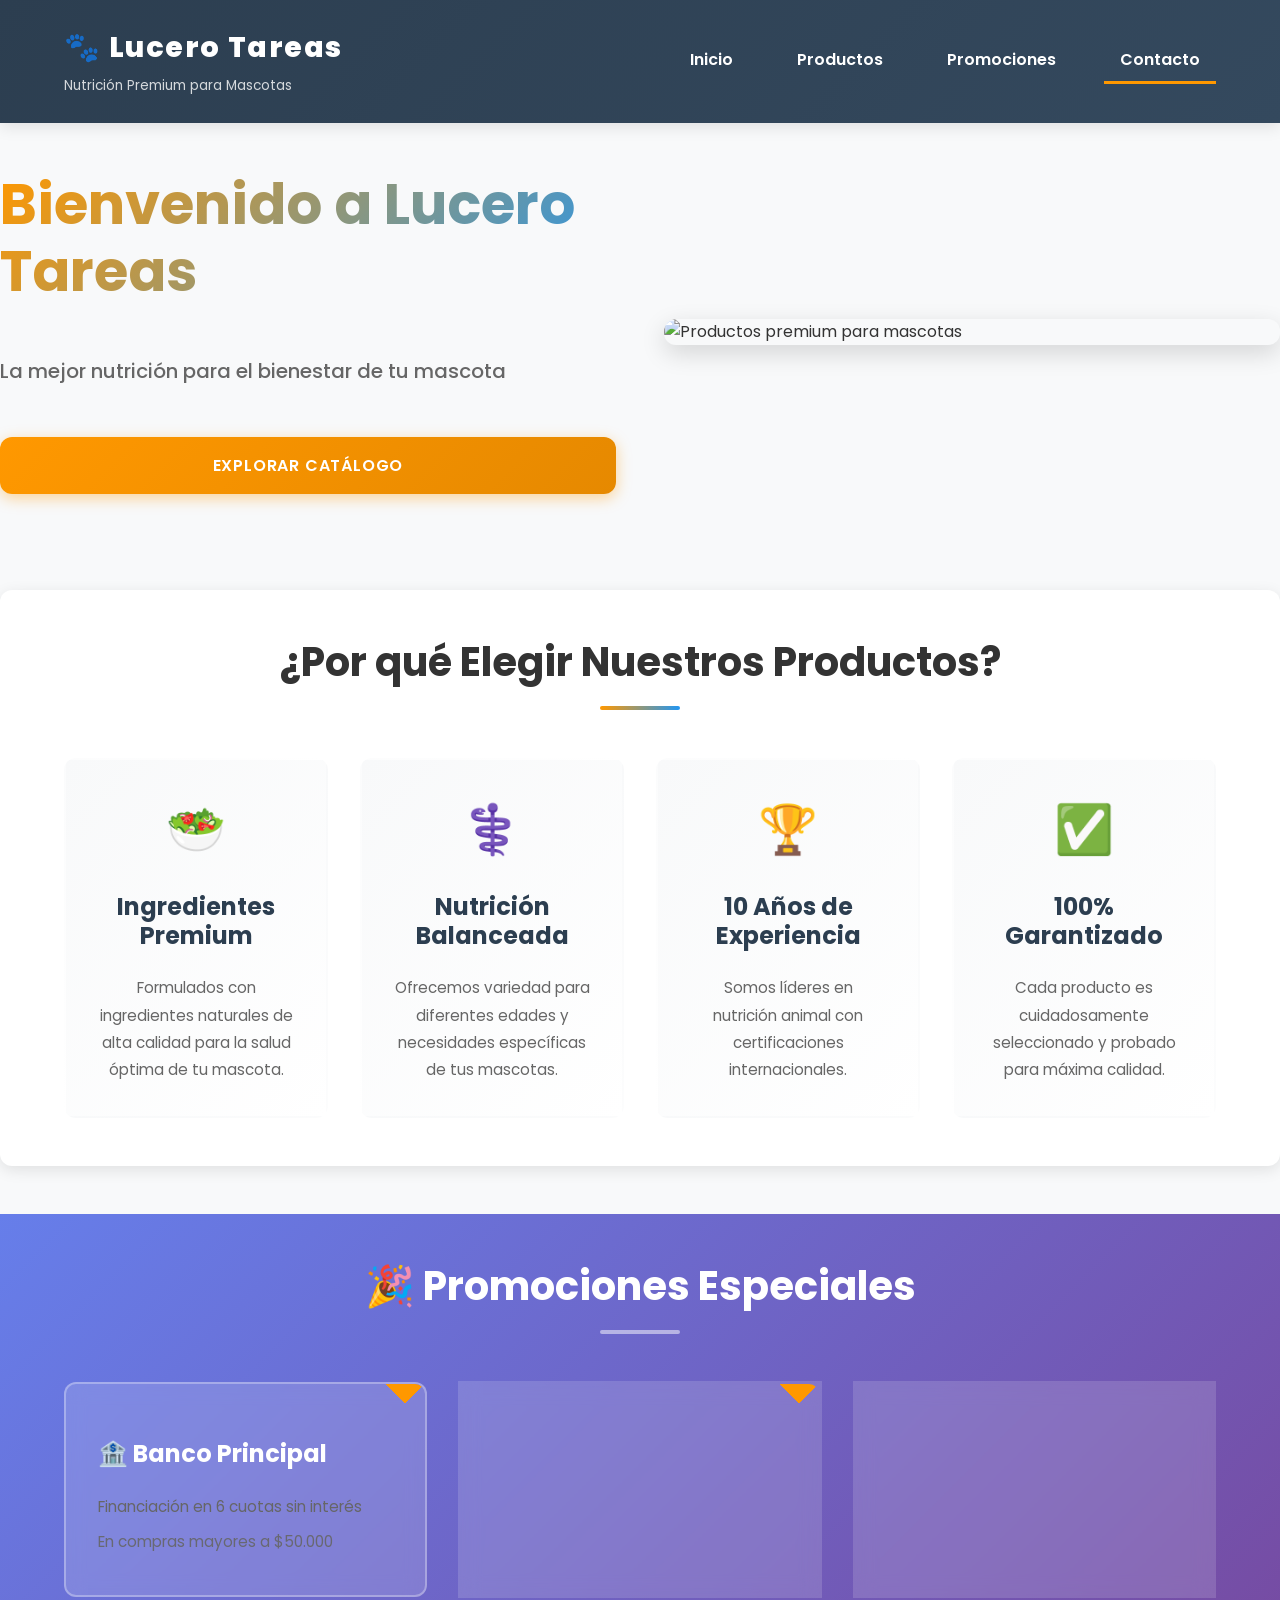
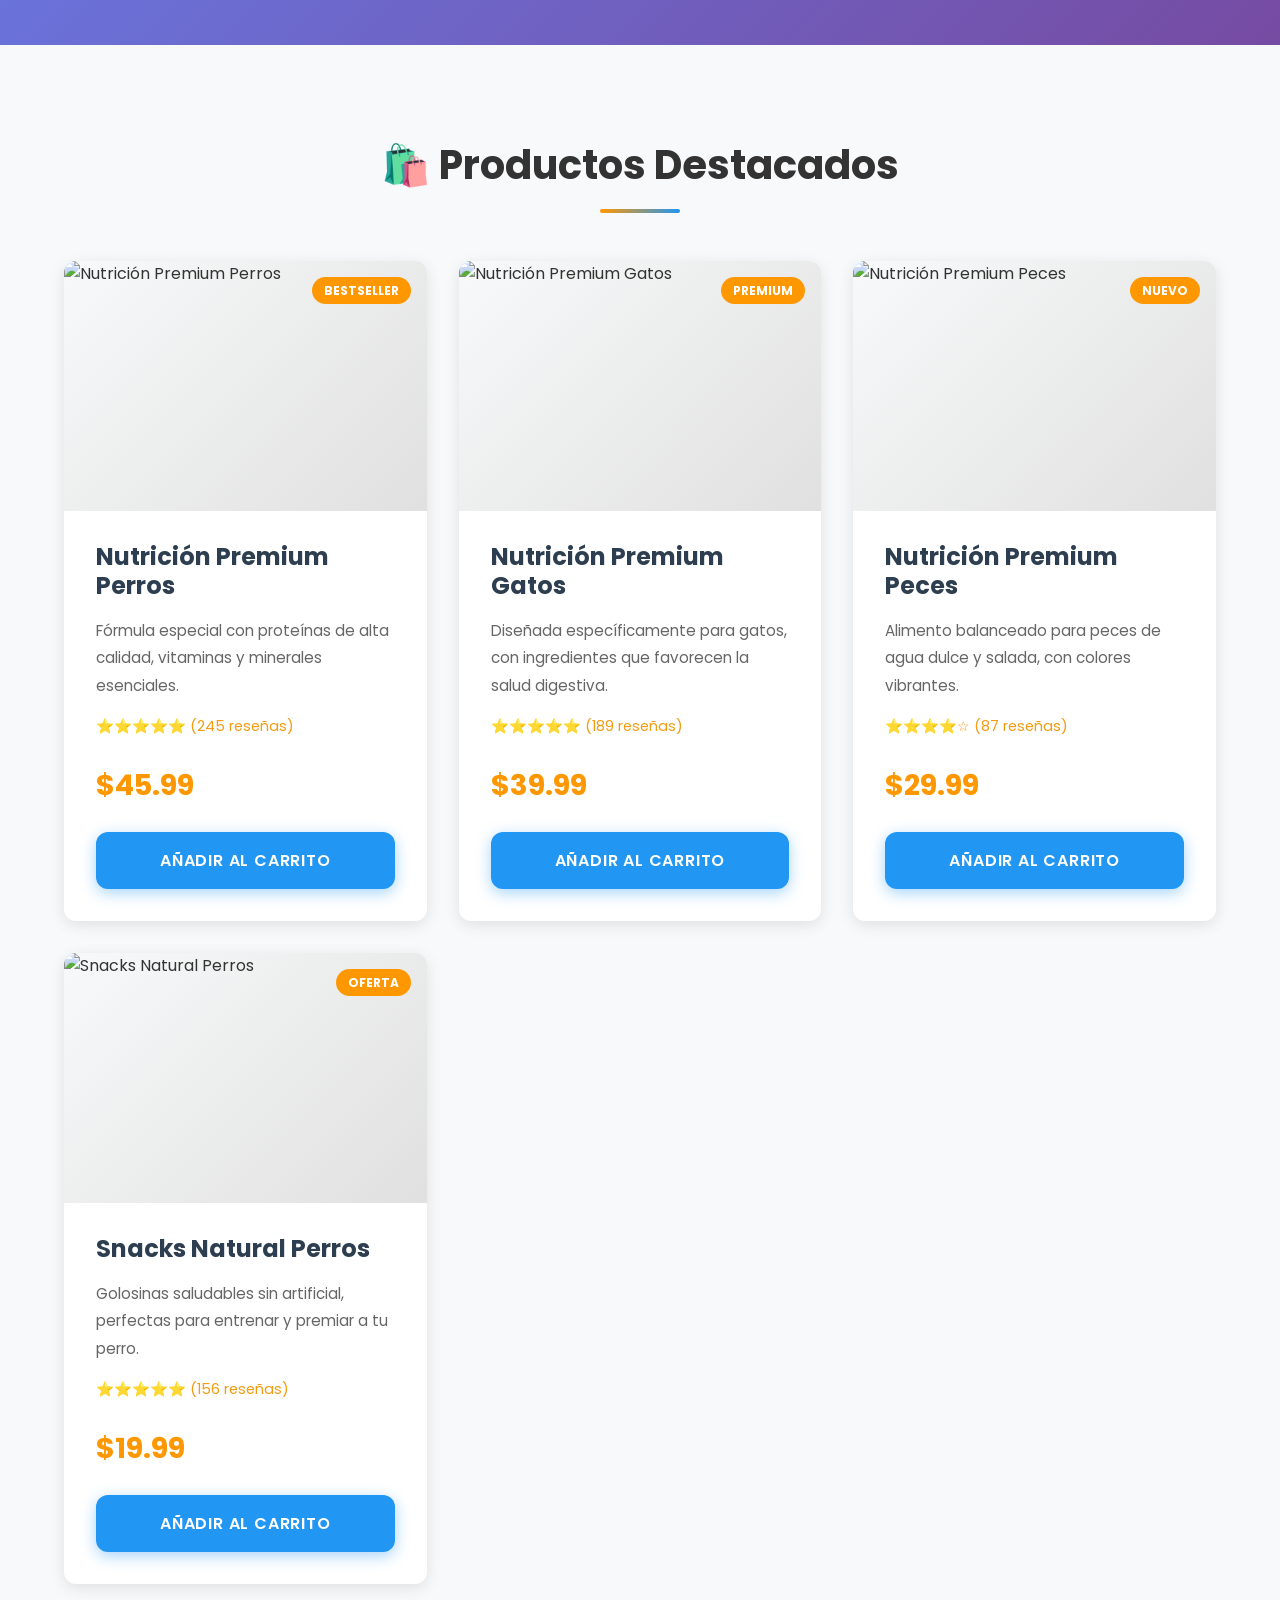
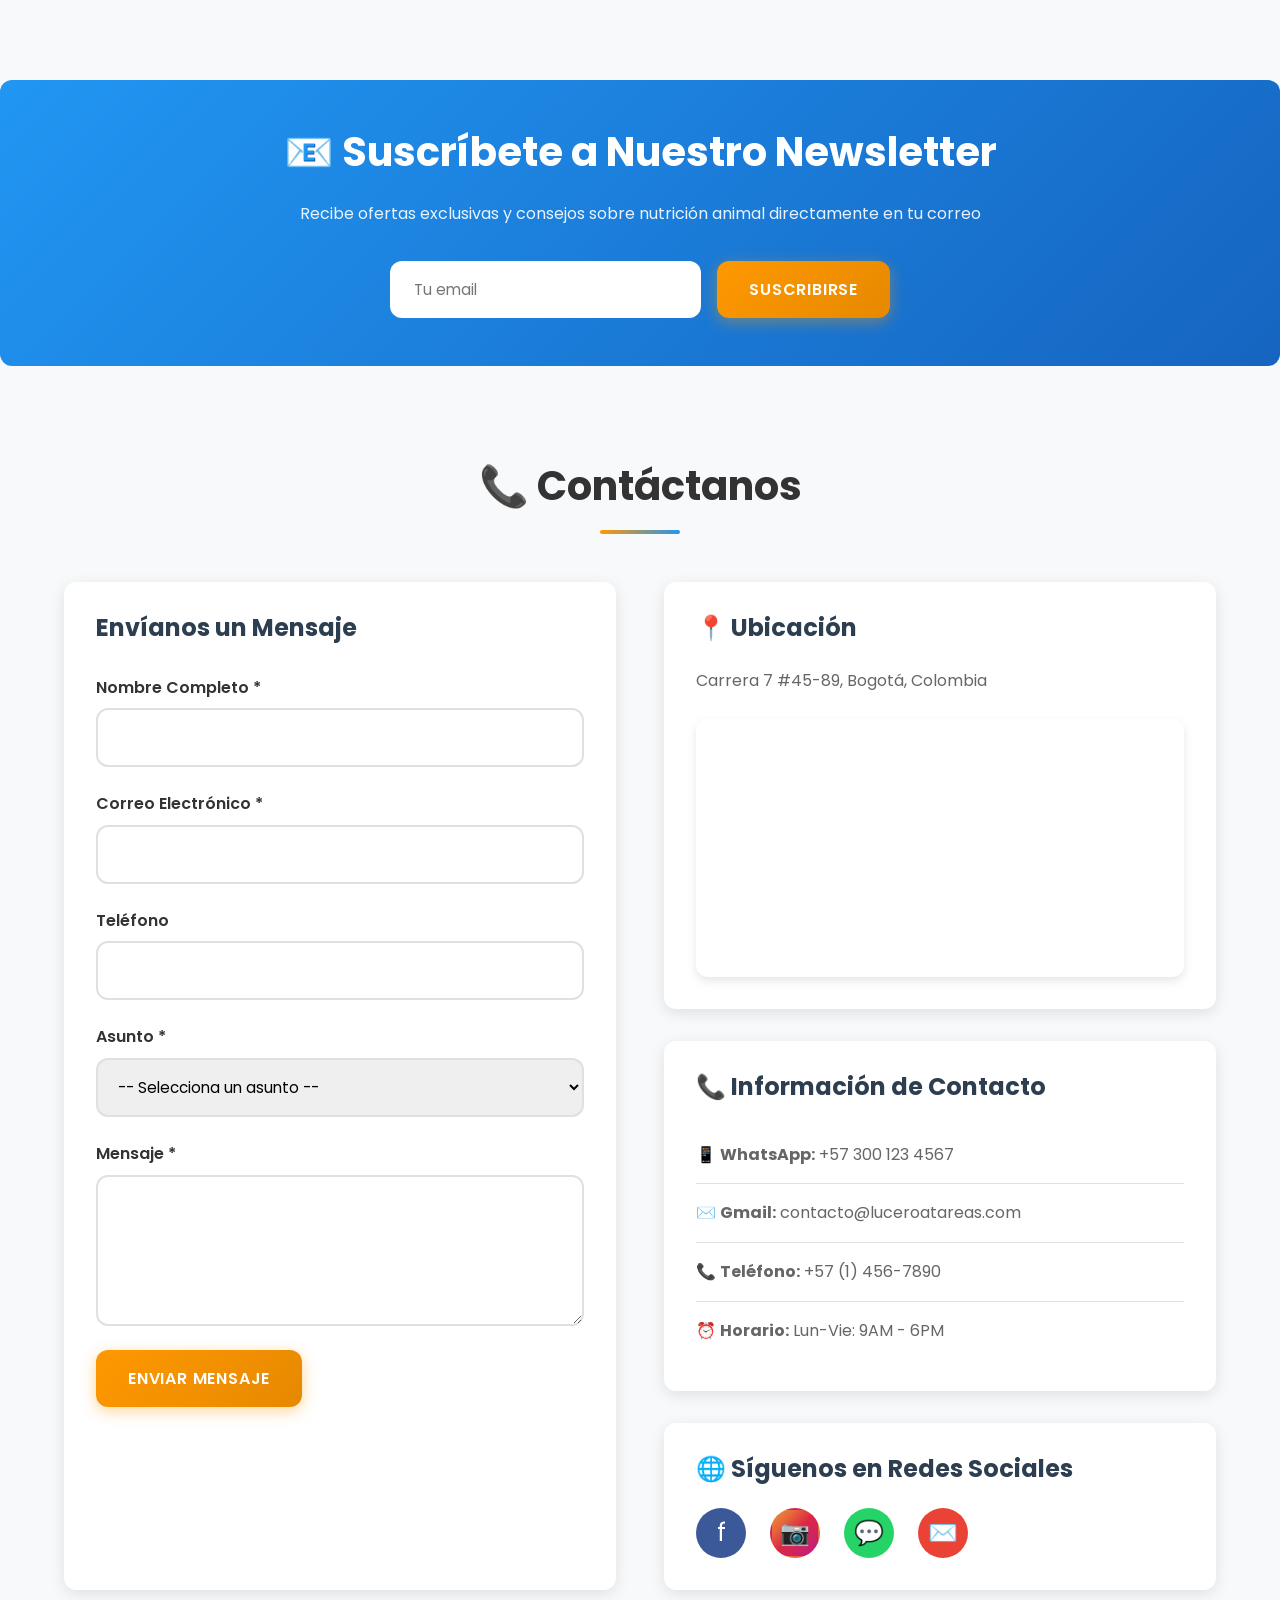
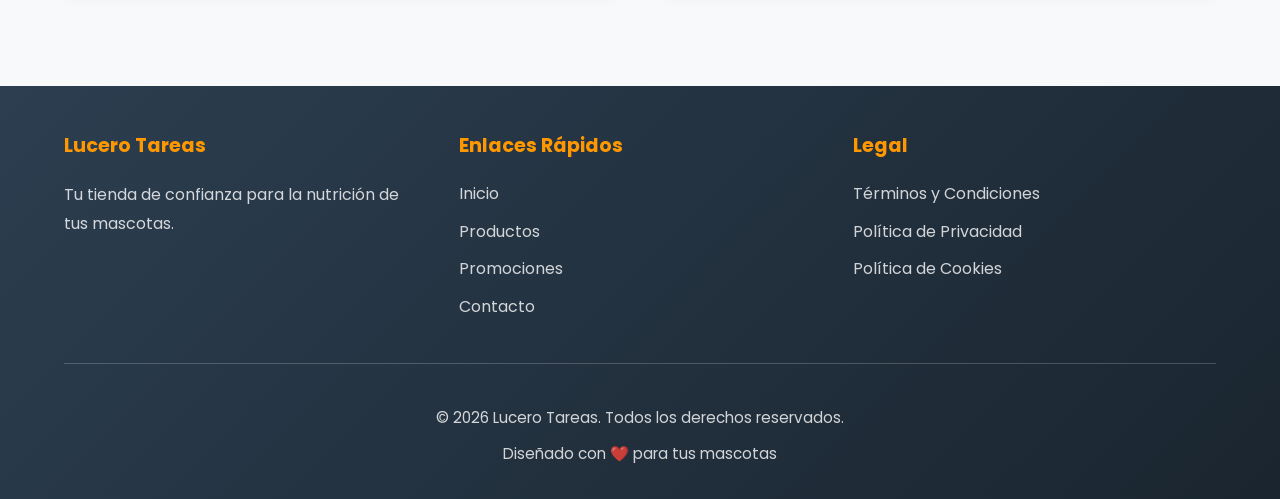
==== index.html @ fd3ffacc "Add files via upload" ====
<!DOCTYPE html>
<html lang="es">
<head>
    <meta charset="UTF-8">
    <meta name="viewport" content="width=device-width, initial-scale=1.0">
    <meta name="description" content="PetShop Lucero - Nutrición Premium para tus mascotas">
    <meta name="keywords" content="petshop, alimentos mascotas, perros, gatos, peces">
    <title>PetShop Lucero - Nutrición Premium para Mascotas</title>
    <link rel="stylesheet" href="style.css">
    <link rel="preconnect" href="https://fonts.googleapis.com">
    <link rel="preconnect" href="https://fonts.gstatic.com" crossorigin>
    <link href="https://fonts.googleapis.com/css2?family=Poppins:wght@400;600;700;800&family=Lora:wght@400;600&display=swap" rel="stylesheet">
</head>
<body>
    <!-- HEADER Y NAVEGACIÓN -->
    <header class="header">
        <div class="container">
            <div class="logo-container">
                <div class="logo">🐾 Lucero Tareas</div>
                <p class="tagline">Nutrición Premium para Mascotas</p>
            </div>
            <nav class="navbar">
                <a href="#inicio" class="nav-link">Inicio</a>
                <a href="#productos" class="nav-link">Productos</a>
                <a href="#promociones" class="nav-link">Promociones</a>
                <a href="#contacto" class="nav-link">Contacto</a>
            </nav>
            <button class="menu-toggle" id="menuToggle">☰</button>
        </div>
    </header>

    <!-- MAIN CONTENT -->
    <main>
        <!-- SECCIÓN HERO -->
        <section id="inicio" class="hero">
            <div class="hero-content">
                <h1 class="hero-title">Bienvenido a <span class="highlight">Lucero Tareas</span></h1>
                <p class="hero-subtitle">La mejor nutrición para el bienestar de tu mascota</p>
                <button class="cta-button cta-primary">Explorar Catálogo</button>
            </div>
            <div class="hero-image">
                <img src="imagenes/comida_perros.webp" alt="Productos premium para mascotas" loading="lazy">
            </div>
        </section>

        <!-- SECCIÓN BENEFICIOS -->
        <section class="benefits">
            <div class="container">
                <h2 class="section-title">¿Por qué Elegir Nuestros Productos?</h2>
                <div class="benefits-grid">
                    <div class="benefit-card">
                        <div class="benefit-icon">🥗</div>
                        <h3>Ingredientes Premium</h3>
                        <p>Formulados con ingredientes naturales de alta calidad para la salud óptima de tu mascota.</p>
                    </div>
                    <div class="benefit-card">
                        <div class="benefit-icon">⚕️</div>
                        <h3>Nutrición Balanceada</h3>
                        <p>Ofrecemos variedad para diferentes edades y necesidades específicas de tus mascotas.</p>
                    </div>
                    <div class="benefit-card">
                        <div class="benefit-icon">🏆</div>
                        <h3>10 Años de Experiencia</h3>
                        <p>Somos líderes en nutrición animal con certificaciones internacionales.</p>
                    </div>
                    <div class="benefit-card">
                        <div class="benefit-icon">✅</div>
                        <h3>100% Garantizado</h3>
                        <p>Cada producto es cuidadosamente seleccionado y probado para máxima calidad.</p>
                    </div>
                </div>
            </div>
        </section>

        <!-- SECCIÓN PROMOCIONES BANCARIAS -->
        <section id="promociones" class="promotions">
            <div class="container">
                <h2 class="section-title">🎉 Promociones Especiales</h2>
                <div class="promotions-grid">
                    <div class="promo-card promo-card-1">
                        <div class="promo-badge">Hasta 30%</div>
                        <h3>🏦 Banco Principal</h3>
                        <p>Financiación en 6 cuotas sin interés</p>
                        <p class="promo-detail">En compras mayores a $50.000</p>
                    </div>
                    <div class="promo-card promo-card-2">
                        <div class="promo-badge">Hasta 25%</div>
                        <h3>💳 Visa/MasterCard</h3>
                        <p>Descuento adicional el 1er viernes</p>
                        <p class="promo-detail">Aplica en todo el sitio</p>
                    </div>
                    <div class="promo-card promo-card-3">
                        <div class="promo-badge">Hasta 20%</div>
                        <h3>📱 Billetera Digital</h3>
                        <p>Reembolso en tu cuenta virtual</p>
                        <p class="promo-detail">Con código: LUCERO2026</p>
                    </div>
                </div>
            </div>
        </section>

        <!-- SECCIÓN PRODUCTOS DESTACADOS -->
        <section id="productos" class="featured-products">
            <div class="container">
                <h2 class="section-title">🛍️ Productos Destacados</h2>
                <div class="products-grid">
                    <article class="product-card">
                        <div class="product-image">
                            <img src="imagenes/comida_perros.webp" alt="Nutrición Premium Perros" loading="lazy">
                            <span class="product-badge">Bestseller</span>
                        </div>
                        <div class="product-content">
                            <h3>Nutrición Premium Perros</h3>
                            <p class="product-description">Fórmula especial con proteínas de alta calidad, vitaminas y minerales esenciales.</p>
                            <div class="product-rating">⭐⭐⭐⭐⭐ (245 reseñas)</div>
                            <div class="product-price">$45.99</div>
                            <button class="cta-button cta-secondary">Añadir al Carrito</button>
                        </div>
                    </article>

                    <article class="product-card">
                        <div class="product-image">
                            <img src="imagenes/comida_gatos.webp" alt="Nutrición Premium Gatos" loading="lazy">
                            <span class="product-badge">Premium</span>
                        </div>
                        <div class="product-content">
                            <h3>Nutrición Premium Gatos</h3>
                            <p class="product-description">Diseñada específicamente para gatos, con ingredientes que favorecen la salud digestiva.</p>
                            <div class="product-rating">⭐⭐⭐⭐⭐ (189 reseñas)</div>
                            <div class="product-price">$39.99</div>
                            <button class="cta-button cta-secondary">Añadir al Carrito</button>
                        </div>
                    </article>

                    <article class="product-card">
                        <div class="product-image">
                            <img src="imagenes/comida_peces.webp" alt="Nutrición Premium Peces" loading="lazy">
                            <span class="product-badge">Nuevo</span>
                        </div>
                        <div class="product-content">
                            <h3>Nutrición Premium Peces</h3>
                            <p class="product-description">Alimento balanceado para peces de agua dulce y salada, con colores vibrantes.</p>
                            <div class="product-rating">⭐⭐⭐⭐☆ (87 reseñas)</div>
                            <div class="product-price">$29.99</div>
                            <button class="cta-button cta-secondary">Añadir al Carrito</button>
                        </div>
                    </article>

                    <article class="product-card">
                        <div class="product-image">
                            <img src="imagenes/comida_perros.webp" alt="Snacks Natural Perros" loading="lazy">
                            <span class="product-badge">Oferta</span>
                        </div>
                        <div class="product-content">
                            <h3>Snacks Natural Perros</h3>
                            <p class="product-description">Golosinas saludables sin artificial, perfectas para entrenar y premiar a tu perro.</p>
                            <div class="product-rating">⭐⭐⭐⭐⭐ (156 reseñas)</div>
                            <div class="product-price">$19.99</div>
                            <button class="cta-button cta-secondary">Añadir al Carrito</button>
                        </div>
                    </article>
                </div>
            </div>
        </section>

        <!-- SECCIÓN NEWSLETTER -->
        <section class="newsletter">
            <div class="container">
                <div class="newsletter-content">
                    <h2>📧 Suscríbete a Nuestro Newsletter</h2>
                    <p>Recibe ofertas exclusivas y consejos sobre nutrición animal directamente en tu correo</p>
                    <form class="newsletter-form">
                        <input type="email" placeholder="Tu email" required>
                        <button type="submit" class="cta-button cta-primary">Suscribirse</button>
                    </form>
                </div>
            </div>
        </section>

        <!-- SECCIÓN FORMULARIO DE CONTACTO -->
        <section id="contacto" class="contact-section">
            <div class="container">
                <h2 class="section-title">📞 Contáctanos</h2>
                <div class="contact-wrapper">
                    <!-- FORMULARIO -->
                    <aside class="contact-form-container">
                        <h3>Envíanos un Mensaje</h3>
                        <form class="contact-form" id="contactForm">
                            <div class="form-group">
                                <label for="name">Nombre Completo *</label>
                                <input type="text" id="name" name="name" required>
                            </div>
                            <div class="form-group">
                                <label for="email">Correo Electrónico *</label>
                                <input type="email" id="email" name="email" required>
                            </div>
                            <div class="form-group">
                                <label for="phone">Teléfono</label>
                                <input type="tel" id="phone" name="phone">
                            </div>
                            <div class="form-group">
                                <label for="subject">Asunto *</label>
                                <select id="subject" name="subject" required>
                                    <option value="">-- Selecciona un asunto --</option>
                                    <option value="consulta">Consulta General</option>
                                    <option value="producto">Información de Producto</option>
                                    <option value="pedido">Estado de Pedido</option>
                                    <option value="reclamo">Reclamo</option>
                                </select>
                            </div>
                            <div class="form-group">
                                <label for="message">Mensaje *</label>
                                <textarea id="message" name="message" rows="5" required></textarea>
                            </div>
                            <button type="submit" class="cta-button cta-primary">Enviar Mensaje</button>
                        </form>
                    </aside>

                    <!-- INFORMACIÓN Y MAPA -->
                    <aside class="contact-info-container">
                        <div class="info-box">
                            <h3>📍 Ubicación</h3>
                            <p>Carrera 7 #45-89, Bogotá, Colombia</p>
                            <div class="map-container">
                                <iframe src="https://www.google.com/maps/embed?pb=!1m18!1m12!1m3!1d3976.5430523435!2d-74.0761!3d4.7110!2m3!1f0!2f0!3f0!3m2!1i1024!2i768!4f13.1!3m3!1m2!1s0x8e3f9a3d1e5e5e5f%3A0x5e5e5e5e5e5e5e5e!2sBogot%C3%A1%2C%20Colombia!5e0!3m2!1ses!2s!4v1234567890" width="100%" height="250" style="border:0;" allowfullscreen="" loading="lazy" referrerpolicy="no-referrer-when-downgrade"></iframe>
                            </div>
                        </div>

                        <div class="info-box">
                            <h3>📞 Información de Contacto</h3>
                            <ul class="contact-list">
                                <li>📱 <strong>WhatsApp:</strong> +57 300 123 4567</li>
                                <li>✉️ <strong>Gmail:</strong> contacto@luceroatareas.com</li>
                                <li>📞 <strong>Teléfono:</strong> +57 (1) 456-7890</li>
                                <li>⏰ <strong>Horario:</strong> Lun-Vie: 9AM - 6PM</li>
                            </ul>
                        </div>

                        <div class="info-box">
                            <h3>🌐 Síguenos en Redes Sociales</h3>
                            <div class="social-links">
                                <a href="https://facebook.com/luceroatareas" target="_blank" title="Facebook" class="social-link facebook">f</a>
                                <a href="https://instagram.com/luceroatareas" target="_blank" title="Instagram" class="social-link instagram">📷</a>
                                <a href="https://wa.me/573001234567" target="_blank" title="WhatsApp" class="social-link whatsapp">💬</a>
                                <a href="mailto:contacto@luceroatareas.com" title="Email" class="social-link email">✉️</a>
                            </div>
                        </div>
                    </aside>
                </div>
            </div>
        </section>
    </main>

    <!-- FOOTER -->
    <footer class="footer">
        <div class="container">
            <div class="footer-content">
                <div class="footer-section">
                    <h4>Lucero Tareas</h4>
                    <p>Tu tienda de confianza para la nutrición de tus mascotas.</p>
                </div>
                <div class="footer-section">
                    <h4>Enlaces Rápidos</h4>
                    <ul>
                        <li><a href="#inicio">Inicio</a></li>
                        <li><a href="#productos">Productos</a></li>
                        <li><a href="#promociones">Promociones</a></li>
                        <li><a href="#contacto">Contacto</a></li>
                    </ul>
                </div>
                <div class="footer-section">
                    <h4>Legal</h4>
                    <ul>
                        <li><a href="#terminos">Términos y Condiciones</a></li>
                        <li><a href="#privacidad">Política de Privacidad</a></li>
                        <li><a href="#cookies">Política de Cookies</a></li>
                    </ul>
                </div>
            </div>
            <div class="footer-bottom">
                <p>&copy; 2026 Lucero Tareas. Todos los derechos reservados.</p>
                <p>Diseñado con ❤️ para tus mascotas</p>
            </div>
        </div>
    </footer>

    <script src="script.js"></script>
</body>
</html>
---- style.css ----
/* ============================================
   VARIABLES CSS Y CONFIGURACIÓN GLOBAL
   ============================================ */
:root {
    --primary-color: #ff9800;
    --secondary-color: #2196F3;
    --success-color: #4CAF50;
    --danger-color: #f44336;
    --dark-color: #2c3e50;
    --light-color: #ecf0f1;
    --text-color: #333;
    --text-light: #666;
    --bg-color: #f8f9fa;
    --white: #ffffff;
    --border-radius: 12px;
    --box-shadow: 0 4px 15px rgba(0, 0, 0, 0.1);
    --box-shadow-hover: 0 8px 25px rgba(0, 0, 0, 0.15);
    --transition: all 0.3s cubic-bezier(0.4, 0, 0.2, 1);
    --spacing-xs: 0.5rem;
    --spacing-sm: 1rem;
    --spacing-md: 1.5rem;
    --spacing-lg: 2rem;
    --spacing-xl: 3rem;
}

/* ============================================
   RESET Y ESTILOS BASE
   ============================================ */
* {
    margin: 0;
    padding: 0;
    box-sizing: border-box;
}

html {
    scroll-behavior: smooth;
    scroll-padding-top: 70px;
}

body {
    font-family: 'Poppins', sans-serif;
    font-size: 16px;
    line-height: 1.6;
    color: var(--text-color);
    background-color: var(--bg-color);
    overflow-x: hidden;
}

/* ============================================
   TIPOGRAFÍA
   ============================================ */
h1, h2, h3, h4, h5, h6 {
    font-weight: 700;
    line-height: 1.2;
    margin-bottom: var(--spacing-md);
    animation: fadeInDown 0.6s ease-out;
}

h1 {
    font-size: clamp(2.5rem, 8vw, 4rem);
}

h2 {
    font-size: clamp(1.8rem, 5vw, 2.5rem);
}

h3 {
    font-size: 1.5rem;
}

p {
    margin-bottom: var(--spacing-md);
    color: var(--text-light);
    line-height: 1.8;
}

a {
    color: var(--primary-color);
    text-decoration: none;
    transition: var(--transition);
}

a:hover {
    color: var(--secondary-color);
}

/* ============================================
   CONTENEDOR Y GRID
   ============================================ */
.container {
    width: 100%;
    max-width: 1200px;
    margin: 0 auto;
    padding: 0 var(--spacing-md);
}

/* ============================================
   HEADER Y NAVEGACIÓN
   ============================================ */
.header {
    background: linear-gradient(135deg, var(--dark-color) 0%, #34495e 100%);
    color: var(--white);
    padding: var(--spacing-md) 0;
    position: sticky;
    top: 0;
    z-index: 100;
    box-shadow: var(--box-shadow);
    animation: slideDown 0.5s ease-out;
}

.header .container {
    display: flex;
    justify-content: space-between;
    align-items: center;
}

.logo-container {
    display: flex;
    flex-direction: column;
    gap: 0.25rem;
}

.logo {
    font-size: 1.8rem;
    font-weight: 800;
    display: flex;
    align-items: center;
    gap: 0.5rem;
    letter-spacing: 0.05em;
}

.tagline {
    font-size: 0.85rem;
    color: rgba(255, 255, 255, 0.8);
    margin: 0;
    font-weight: 400;
}

.navbar {
    display: flex;
    gap: var(--spacing-lg);
    align-items: center;
}

.nav-link {
    color: var(--white);
    font-weight: 600;
    font-size: 1rem;
    padding: var(--spacing-xs) var(--spacing-sm);
    border-bottom: 3px solid transparent;
    transition: var(--transition);
    position: relative;
}

.nav-link::after {
    content: '';
    position: absolute;
    bottom: -3px;
    left: 0;
    width: 0;
    height: 3px;
    background: var(--primary-color);
    transition: width 0.3s ease;
}

.nav-link:hover::after {
    width: 100%;
}

.menu-toggle {
    display: none;
    background: none;
    border: none;
    color: var(--white);
    font-size: 1.5rem;
    cursor: pointer;
}

/* ============================================
   SECCIÓN HERO
   ============================================ */
.hero {
    display: grid;
    grid-template-columns: 1fr 1fr;
    gap: var(--spacing-xl);
    align-items: center;
    padding: var(--spacing-xl) 0;
    animation: fadeIn 0.8s ease-out;
}

.hero-content {
    display: flex;
    flex-direction: column;
    gap: var(--spacing-md);
}

.hero-title {
    font-size: clamp(2.2rem, 6vw, 3.5rem);
    background: linear-gradient(135deg, var(--primary-color), var(--secondary-color));
    -webkit-background-clip: text;
    -webkit-text-fill-color: transparent;
    background-clip: text;
}

.highlight {
    color: var(--primary-color);
}

.hero-subtitle {
    font-size: 1.25rem;
    color: var(--text-light);
    font-weight: 500;
}

.hero-image {
    position: relative;
    overflow: hidden;
    border-radius: var(--border-radius);
    box-shadow: var(--box-shadow-hover);
}

.hero-image img {
    width: 100%;
    height: auto;
    display: block;
    transition: transform 0.5s ease;
    border-radius: var(--border-radius);
}

.hero-image:hover img {
    transform: scale(1.05);
}

/* ============================================
   BOTONES
   ============================================ */
.cta-button {
    padding: var(--spacing-sm) var(--spacing-lg);
    font-size: 1rem;
    font-weight: 600;
    border: none;
    border-radius: var(--border-radius);
    cursor: pointer;
    transition: var(--transition);
    font-family: 'Poppins', sans-serif;
    display: inline-block;
    text-align: center;
    text-transform: uppercase;
    letter-spacing: 0.05em;
}

.cta-primary {
    background: linear-gradient(135deg, var(--primary-color), #e68900);
    color: var(--white);
    box-shadow: 0 4px 15px rgba(255, 152, 0, 0.4);
}

.cta-primary:hover {
    transform: translateY(-2px);
    box-shadow: 0 8px 25px rgba(255, 152, 0, 0.6);
}

.cta-primary:active {
    transform: translateY(0);
}

.cta-secondary {
    background: var(--secondary-color);
    color: var(--white);
    box-shadow: 0 4px 15px rgba(33, 150, 243, 0.4);
}

.cta-secondary:hover {
    background: #1976D2;
    transform: translateY(-2px);
    box-shadow: 0 8px 25px rgba(33, 150, 243, 0.6);
}

/* ============================================
   SECCIÓN BENEFICIOS
   ============================================ */
.benefits {
    background: var(--white);
    padding: var(--spacing-xl) 0;
    margin: var(--spacing-xl) 0;
    border-radius: var(--border-radius);
    box-shadow: var(--box-shadow);
}

.section-title {
    text-align: center;
    margin-bottom: var(--spacing-xl);
    position: relative;
    padding-bottom: var(--spacing-md);
}

.section-title::after {
    content: '';
    position: absolute;
    bottom: 0;
    left: 50%;
    transform: translateX(-50%);
    width: 80px;
    height: 4px;
    background: linear-gradient(90deg, var(--primary-color), var(--secondary-color));
    border-radius: 2px;
}

.benefits-grid {
    display: grid;
    grid-template-columns: repeat(auto-fit, minmax(250px, 1fr));
    gap: var(--spacing-lg);
    margin-top: var(--spacing-xl);
}

.benefit-card {
    background: linear-gradient(135deg, #f8f9fa 0%, var(--white) 100%);
    padding: var(--spacing-lg);
    border-radius: var(--border-radius);
    text-align: center;
    transition: var(--transition);
    border: 2px solid transparent;
    cursor: pointer;
    animation: fadeInUp 0.6s ease-out;
}

.benefit-card:hover {
    transform: translateY(-10px);
    border-color: var(--primary-color);
    box-shadow: var(--box-shadow-hover);
}

.benefit-icon {
    font-size: 3rem;
    margin-bottom: var(--spacing-md);
    display: inline-block;
    transition: var(--transition);
}

.benefit-card:hover .benefit-icon {
    transform: scale(1.2) rotate(5deg);
}

.benefit-card h3 {
    color: var(--dark-color);
    margin-bottom: var(--spacing-md);
}

.benefit-card p {
    font-size: 0.95rem;
    margin: 0;
}

/* ============================================
   SECCIÓN PROMOCIONES
   ============================================ */
.promotions {
    background: linear-gradient(135deg, #667eea 0%, #764ba2 100%);
    padding: var(--spacing-xl) 0;
    margin: var(--spacing-xl) 0;
    color: var(--white);
}

.promotions .section-title {
    color: var(--white);
}

.promotions .section-title::after {
    background: rgba(255, 255, 255, 0.5);
}

.promotions-grid {
    display: grid;
    grid-template-columns: repeat(auto-fit, minmax(280px, 1fr));
    gap: var(--spacing-lg);
    margin-top: var(--spacing-xl);
}

.promo-card {
    background: rgba(255, 255, 255, 0.15);
    backdrop-filter: blur(10px);
    padding: var(--spacing-lg);
    border-radius: var(--border-radius);
    border: 2px solid rgba(255, 255, 255, 0.3);
    position: relative;
    overflow: hidden;
    transition: var(--transition);
    cursor: pointer;
}

.promo-card::before {
    content: '';
    position: absolute;
    top: 0;
    left: -100%;
    width: 100%;
    height: 100%;
    background: linear-gradient(90deg, transparent, rgba(255, 255, 255, 0.2), transparent);
    transition: left 0.5s ease;
}

.promo-card:hover::before {
    left: 100%;
}

.promo-card:hover {
    transform: translateY(-5px);
    border-color: rgba(255, 255, 255, 0.8);
    box-shadow: 0 10px 30px rgba(0, 0, 0, 0.2);
}

.promo-badge {
    position: absolute;
    top: -10px;
    right: -10px;
    background: var(--primary-color);
    color: var(--white);
    padding: 0.5rem 1rem;
    border-radius: 0 0 0 var(--border-radius);
    font-weight: 700;
    transform: rotate(45deg);
    transform-origin: top right;
}

.promo-card h3 {
    font-size: 1.5rem;
    margin-bottom: var(--spacing-md);
    margin-top: var(--spacing-md);
}

.promo-card p {
    margin-bottom: 0.5rem;
    font-size: 0.95rem;
}

.promo-detail {
    font-size: 0.85rem;
    opacity: 0.9;
}

/* ============================================
   SECCIÓN PRODUCTOS
   ============================================ */
.featured-products {
    padding: var(--spacing-xl) 0;
    margin: var(--spacing-xl) 0;
}

.products-grid {
    display: grid;
    grid-template-columns: repeat(auto-fit, minmax(280px, 1fr));
    gap: var(--spacing-lg);
    margin-top: var(--spacing-xl);
}

.product-card {
    background: var(--white);
    border-radius: var(--border-radius);
    overflow: hidden;
    box-shadow: var(--box-shadow);
    transition: var(--transition);
    display: flex;
    flex-direction: column;
    animation: fadeInUp 0.6s ease-out;
}

.product-card:hover {
    transform: translateY(-10px);
    box-shadow: var(--box-shadow-hover);
}

.product-image {
    position: relative;
    overflow: hidden;
    height: 250px;
    background: linear-gradient(135deg, #f8f9fa, #e0e0e0);
}

.product-image img {
    width: 100%;
    height: 100%;
    object-fit: cover;
    transition: var(--transition);
}

.product-card:hover .product-image img {
    transform: scale(1.1);
}

.product-badge {
    position: absolute;
    top: var(--spacing-sm);
    right: var(--spacing-sm);
    background: var(--primary-color);
    color: var(--white);
    padding: 0.25rem 0.75rem;
    border-radius: 20px;
    font-size: 0.75rem;
    font-weight: 700;
    text-transform: uppercase;
    animation: slideInRight 0.5s ease-out;
}

.product-content {
    padding: var(--spacing-lg);
    display: flex;
    flex-direction: column;
    flex-grow: 1;
}

.product-content h3 {
    color: var(--dark-color);
    margin-bottom: var(--spacing-sm);
}

.product-description {
    font-size: 0.95rem;
    color: var(--text-light);
    margin-bottom: var(--spacing-sm);
}

.product-rating {
    font-size: 0.9rem;
    margin-bottom: var(--spacing-md);
    color: #f39c12;
}

.product-price {
    font-size: 1.8rem;
    font-weight: 700;
    color: var(--primary-color);
    margin-bottom: var(--spacing-md);
}

/* ============================================
   SECCIÓN NEWSLETTER
   ============================================ */
.newsletter {
    background: linear-gradient(135deg, var(--secondary-color), #1565C0);
    padding: var(--spacing-xl) 0;
    margin: var(--spacing-xl) 0;
    border-radius: var(--border-radius);
    color: var(--white);
}

.newsletter-content {
    text-align: center;
}

.newsletter-content h2 {
    color: var(--white);
    margin-bottom: var(--spacing-md);
}

.newsletter-content p {
    color: rgba(255, 255, 255, 0.9);
    margin-bottom: var(--spacing-lg);
}

.newsletter-form {
    display: flex;
    gap: var(--spacing-sm);
    max-width: 500px;
    margin: 0 auto;
    flex-wrap: wrap;
    justify-content: center;
}

.newsletter-form input {
    flex: 1;
    min-width: 200px;
    padding: var(--spacing-sm) var(--spacing-md);
    border: none;
    border-radius: var(--border-radius);
    font-family: 'Poppins', sans-serif;
    font-size: 0.95rem;
}

.newsletter-form button {
    white-space: nowrap;
}

/* ============================================
   SECCIÓN CONTACTO
   ============================================ */
.contact-section {
    padding: var(--spacing-xl) 0;
    margin: var(--spacing-xl) 0;
}

.contact-wrapper {
    display: grid;
    grid-template-columns: 1fr 1fr;
    gap: var(--spacing-xl);
    margin-top: var(--spacing-xl);
}

.contact-form-container {
    background: var(--white);
    padding: var(--spacing-lg);
    border-radius: var(--border-radius);
    box-shadow: var(--box-shadow);
}

.contact-form-container h3,
.contact-info-container h3 {
    color: var(--dark-color);
    margin-bottom: var(--spacing-lg);
}

.form-group {
    margin-bottom: var(--spacing-md);
    display: flex;
    flex-direction: column;
}

.form-group label {
    font-weight: 600;
    margin-bottom: 0.5rem;
    color: var(--text-color);
}

.form-group input,
.form-group textarea,
.form-group select {
    padding: var(--spacing-sm);
    border: 2px solid #e0e0e0;
    border-radius: var(--border-radius);
    font-family: 'Poppins', sans-serif;
    font-size: 0.95rem;
    transition: var(--transition);
}

.form-group input:focus,
.form-group textarea:focus,
.form-group select:focus {
    outline: none;
    border-color: var(--primary-color);
    box-shadow: 0 0 0 3px rgba(255, 152, 0, 0.1);
}

.contact-info-container {
    display: flex;
    flex-direction: column;
    gap: var(--spacing-lg);
}

.info-box {
    background: var(--white);
    padding: var(--spacing-lg);
    border-radius: var(--border-radius);
    box-shadow: var(--box-shadow);
    transition: var(--transition);
}

.info-box:hover {
    transform: translateY(-5px);
    box-shadow: var(--box-shadow-hover);
}

.info-box h3 {
    color: var(--dark-color);
    margin-bottom: var(--spacing-md);
}

.info-box p {
    margin: 0;
    color: var(--text-light);
}

.contact-list {
    list-style: none;
    padding: 0;
}

.contact-list li {
    padding: var(--spacing-sm) 0;
    border-bottom: 1px solid #e0e0e0;
    color: var(--text-light);
    transition: var(--transition);
}

.contact-list li:last-child {
    border-bottom: none;
}

.contact-list li:hover {
    color: var(--primary-color);
    transform: translateX(5px);
}

.map-container {
    margin-top: var(--spacing-md);
    border-radius: var(--border-radius);
    overflow: hidden;
    box-shadow: 0 4px 10px rgba(0, 0, 0, 0.1);
}

.social-links {
    display: flex;
    gap: var(--spacing-md);
    justify-content: flex-start;
    margin-top: var(--spacing-md);
    flex-wrap: wrap;
}

.social-link {
    width: 50px;
    height: 50px;
    display: flex;
    align-items: center;
    justify-content: center;
    border-radius: 50%;
    font-size: 1.5rem;
    transition: var(--transition);
    border: 2px solid transparent;
}

.social-link.facebook {
    background: #3b5998;
    color: var(--white);
}

.social-link.instagram {
    background: linear-gradient(135deg, #f09433 0%, #e6683c 25%, #dc2743 50%, #cc2366 75%, #bc1888 100%);
    color: var(--white);
}

.social-link.whatsapp {
    background: #25D366;
    color: var(--white);
}

.social-link.email {
    background: #EA4335;
    color: var(--white);
}

.social-link:hover {
    transform: scale(1.15) rotate(10deg);
    filter: brightness(1.2);
}

/* ============================================
   FOOTER
   ============================================ */
.footer {
    background: linear-gradient(135deg, var(--dark-color), #1a252f);
    color: var(--white);
    padding: var(--spacing-xl) 0 var(--spacing-md) 0;
    margin-top: var(--spacing-xl);
}

.footer-content {
    display: grid;
    grid-template-columns: repeat(auto-fit, minmax(250px, 1fr));
    gap: var(--spacing-lg);
    margin-bottom: var(--spacing-lg);
}

.footer-section h4 {
    font-size: 1.2rem;
    margin-bottom: var(--spacing-md);
    color: var(--primary-color);
}

.footer-section p {
    color: rgba(255, 255, 255, 0.8);
    margin: 0;
}

.footer-section ul {
    list-style: none;
    padding: 0;
}

.footer-section ul li {
    margin-bottom: 0.75rem;
}

.footer-section ul li a {
    color: rgba(255, 255, 255, 0.8);
    transition: var(--transition);
}

.footer-section ul li a:hover {
    color: var(--primary-color);
    transform: translateX(5px);
    display: inline-block;
}

.footer-bottom {
    text-align: center;
    padding-top: var(--spacing-lg);
    border-top: 1px solid rgba(255, 255, 255, 0.2);
}

.footer-bottom p {
    color: rgba(255, 255, 255, 0.8);
    margin: 0.5rem 0;
    font-size: 0.95rem;
}

/* ============================================
   ANIMACIONES
   ============================================ */
@keyframes slideDown {
    from {
        opacity: 0;
        transform: translateY(-20px);
    }
    to {
        opacity: 1;
        transform: translateY(0);
    }
}

@keyframes slideInRight {
    from {
        opacity: 0;
        transform: translateX(20px);
    }
    to {
        opacity: 1;
        transform: translateX(0);
    }
}

@keyframes fadeIn {
    from {
        opacity: 0;
    }
    to {
        opacity: 1;
    }
}

@keyframes fadeInDown {
    from {
        opacity: 0;
        transform: translateY(-20px);
    }
    to {
        opacity: 1;
        transform: translateY(0);
    }
}

@keyframes fadeInUp {
    from {
        opacity: 0;
        transform: translateY(20px);
    }
    to {
        opacity: 1;
        transform: translateY(0);
    }
}

/* ============================================
   RESPONSIVE DESIGN
   ============================================ */
@media (max-width: 768px) {
    :root {
        --spacing-lg: 1.5rem;
        --spacing-xl: 2rem;
    }

    .navbar {
        display: flex;
        position: absolute;
        top: 70px;
        left: 0;
        right: 0;
        background: var(--dark-color);
        flex-direction: column;
        gap: var(--spacing-sm);
        padding: var(--spacing-md);
        max-height: 0;
        overflow: hidden;
        transition: max-height 0.3s ease;
    }

    .navbar.active {
        max-height: 300px;
    }

    .menu-toggle {
        display: block;
    }

    .hero {
        grid-template-columns: 1fr;
        gap: var(--spacing-lg);
    }

    .contact-wrapper {
        grid-template-columns: 1fr;
    }

    .products-grid,
    .benefits-grid,
    .promotions-grid {
        grid-template-columns: 1fr;
    }

    .footer-content {
        grid-template-columns: 1fr;
        text-align: center;
    }

    .footer-section ul li a:hover {
        transform: none;
    }

    .social-links {
        justify-content: center;
    }

    .newsletter-form {
        flex-direction: column;
    }

    .newsletter-form input {
        min-width: unset;
    }
}

@media (max-width: 480px) {
    h1 {
        font-size: 1.8rem;
    }

    h2 {
        font-size: 1.4rem;
    }

    .cta-button {
        padding: 0.75rem 1.5rem;
        font-size: 0.9rem;
    }

    .promo-badge {
        padding: 0.3rem 0.6rem;
        font-size: 0.7rem;
    }

    .product-price {
        font-size: 1.4rem;
    }
}
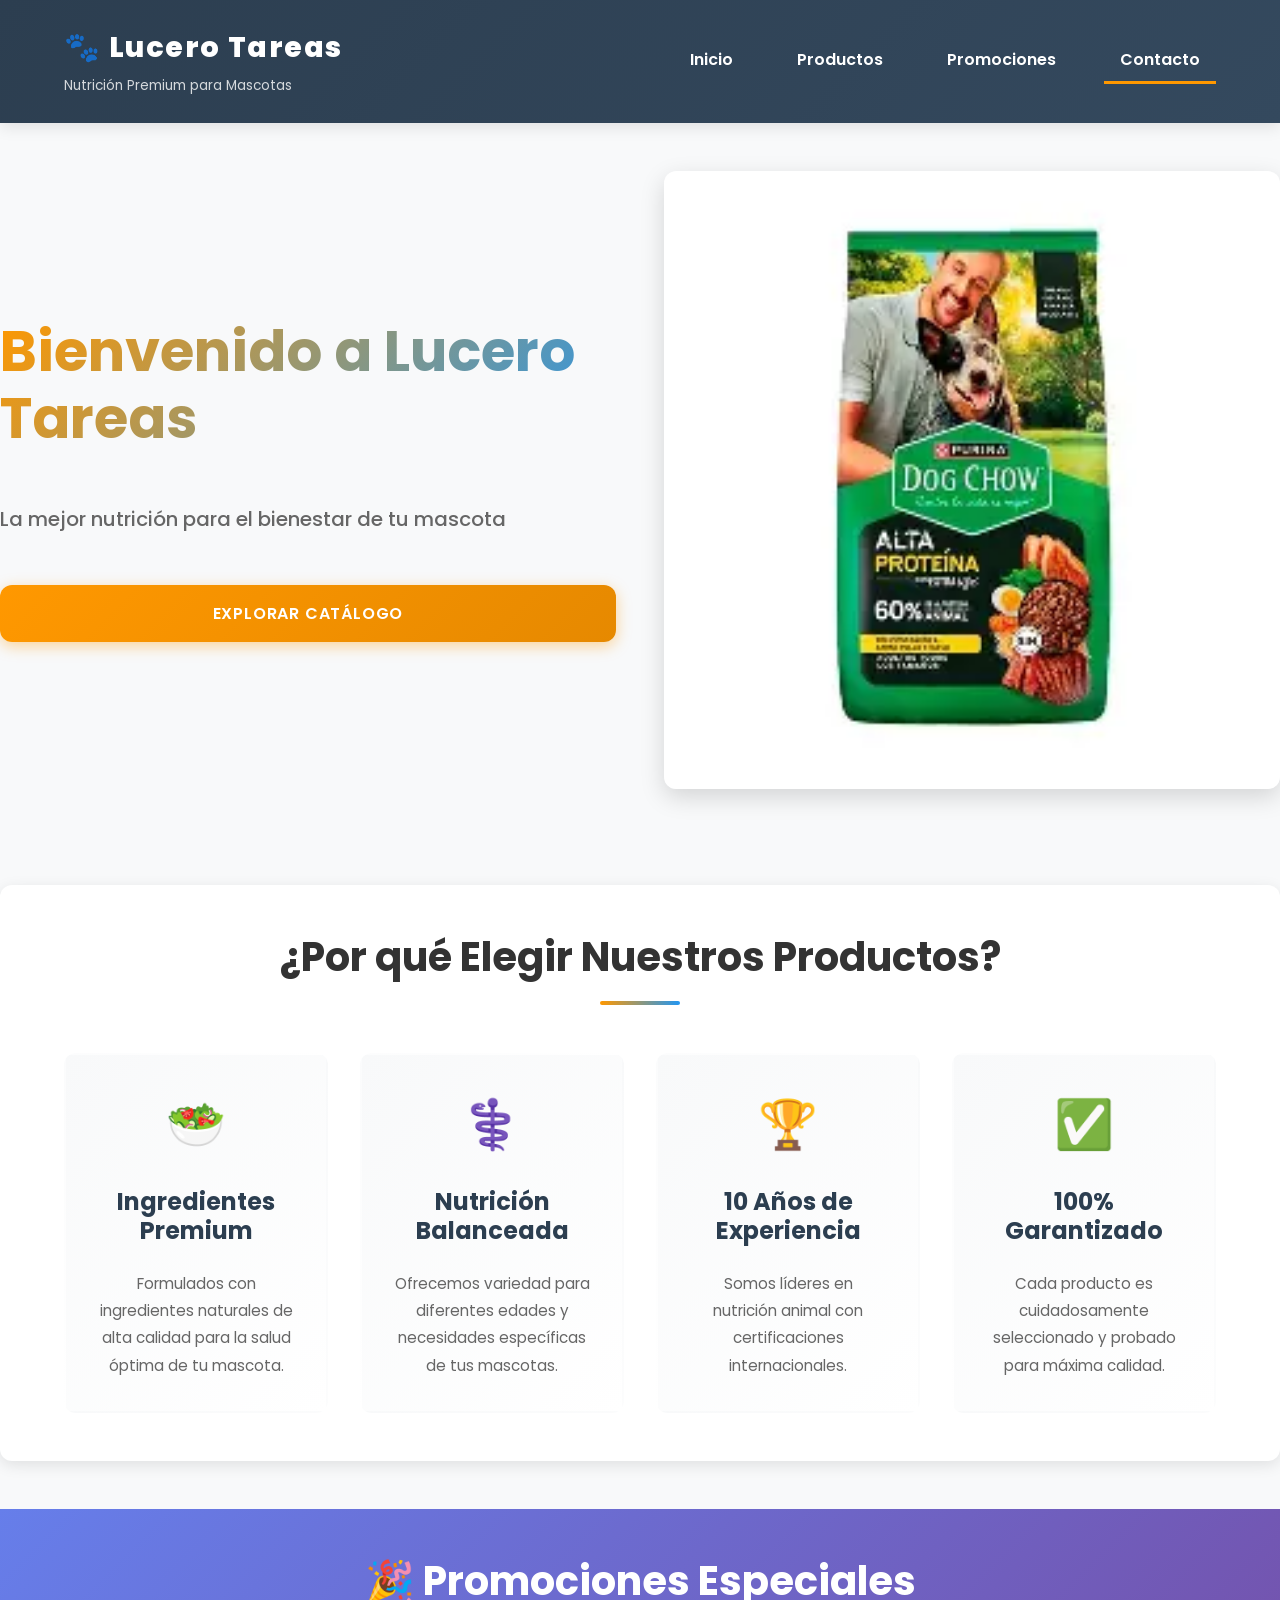
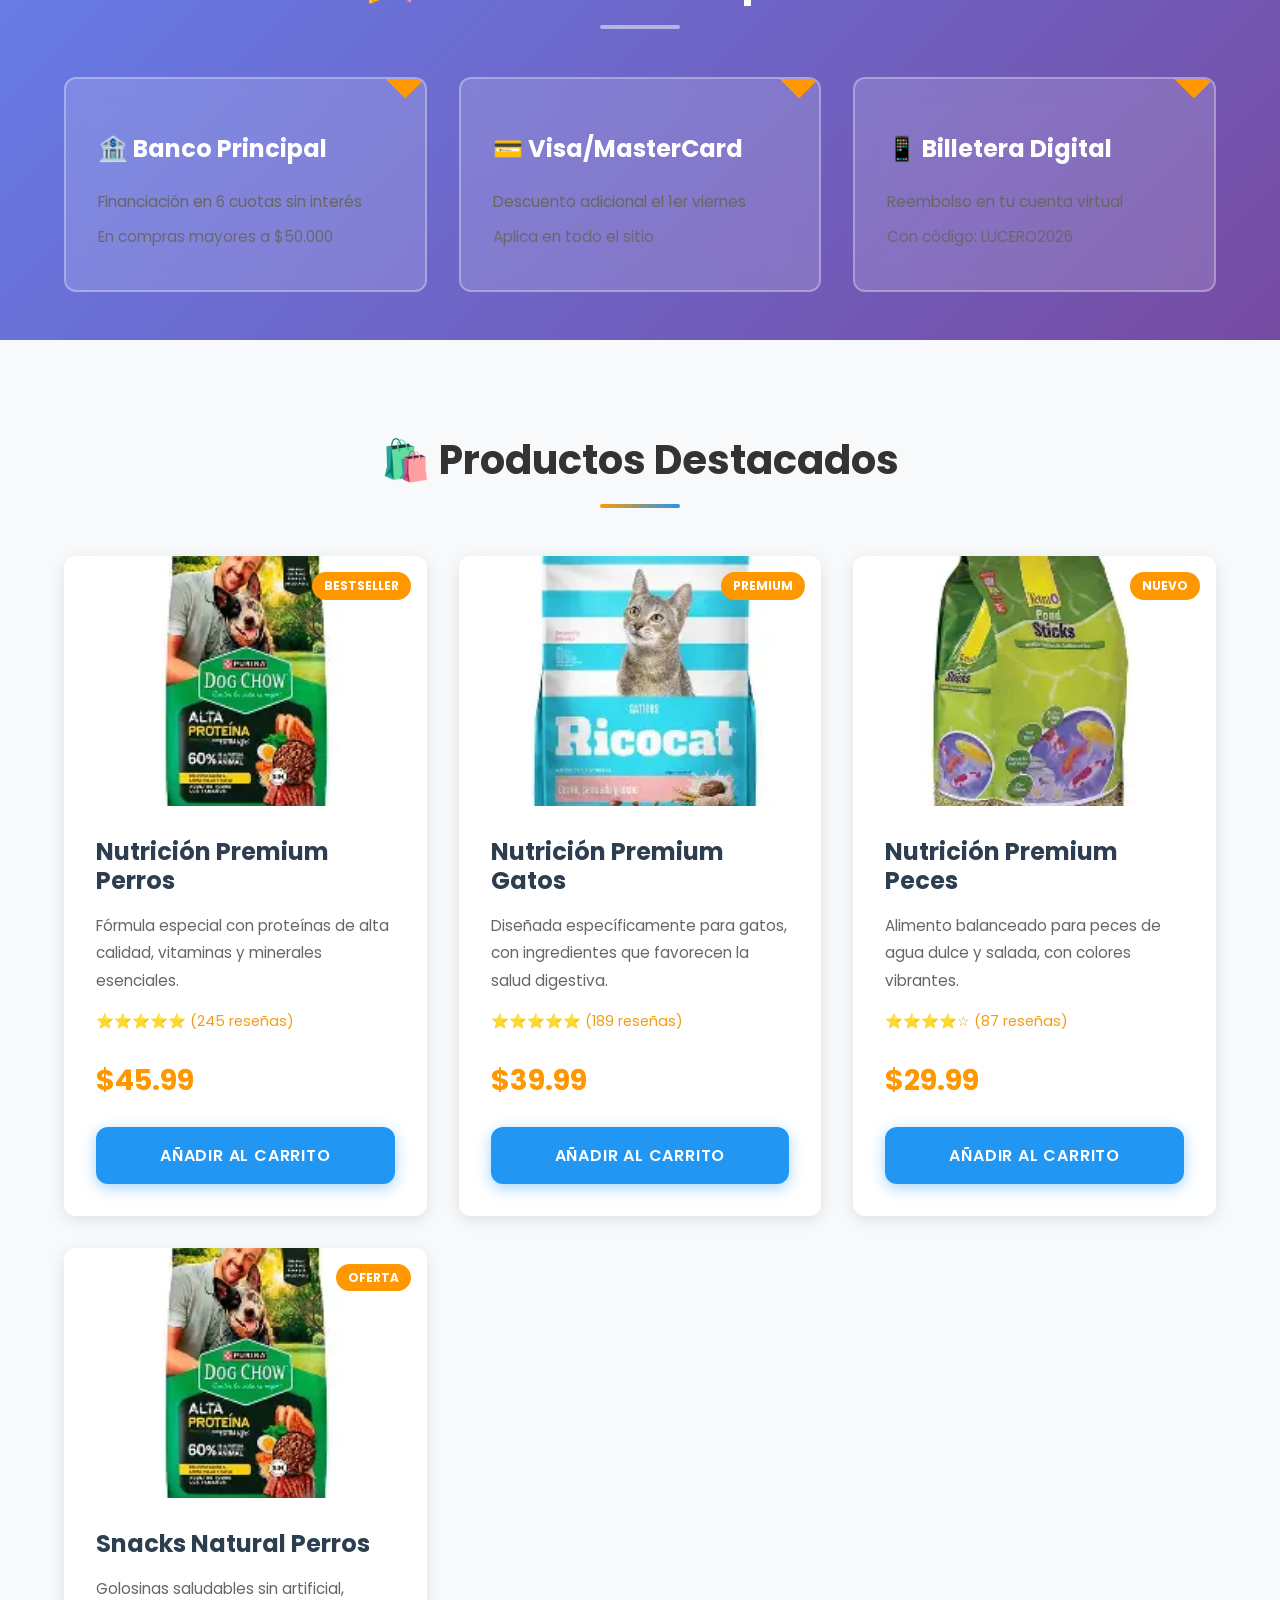
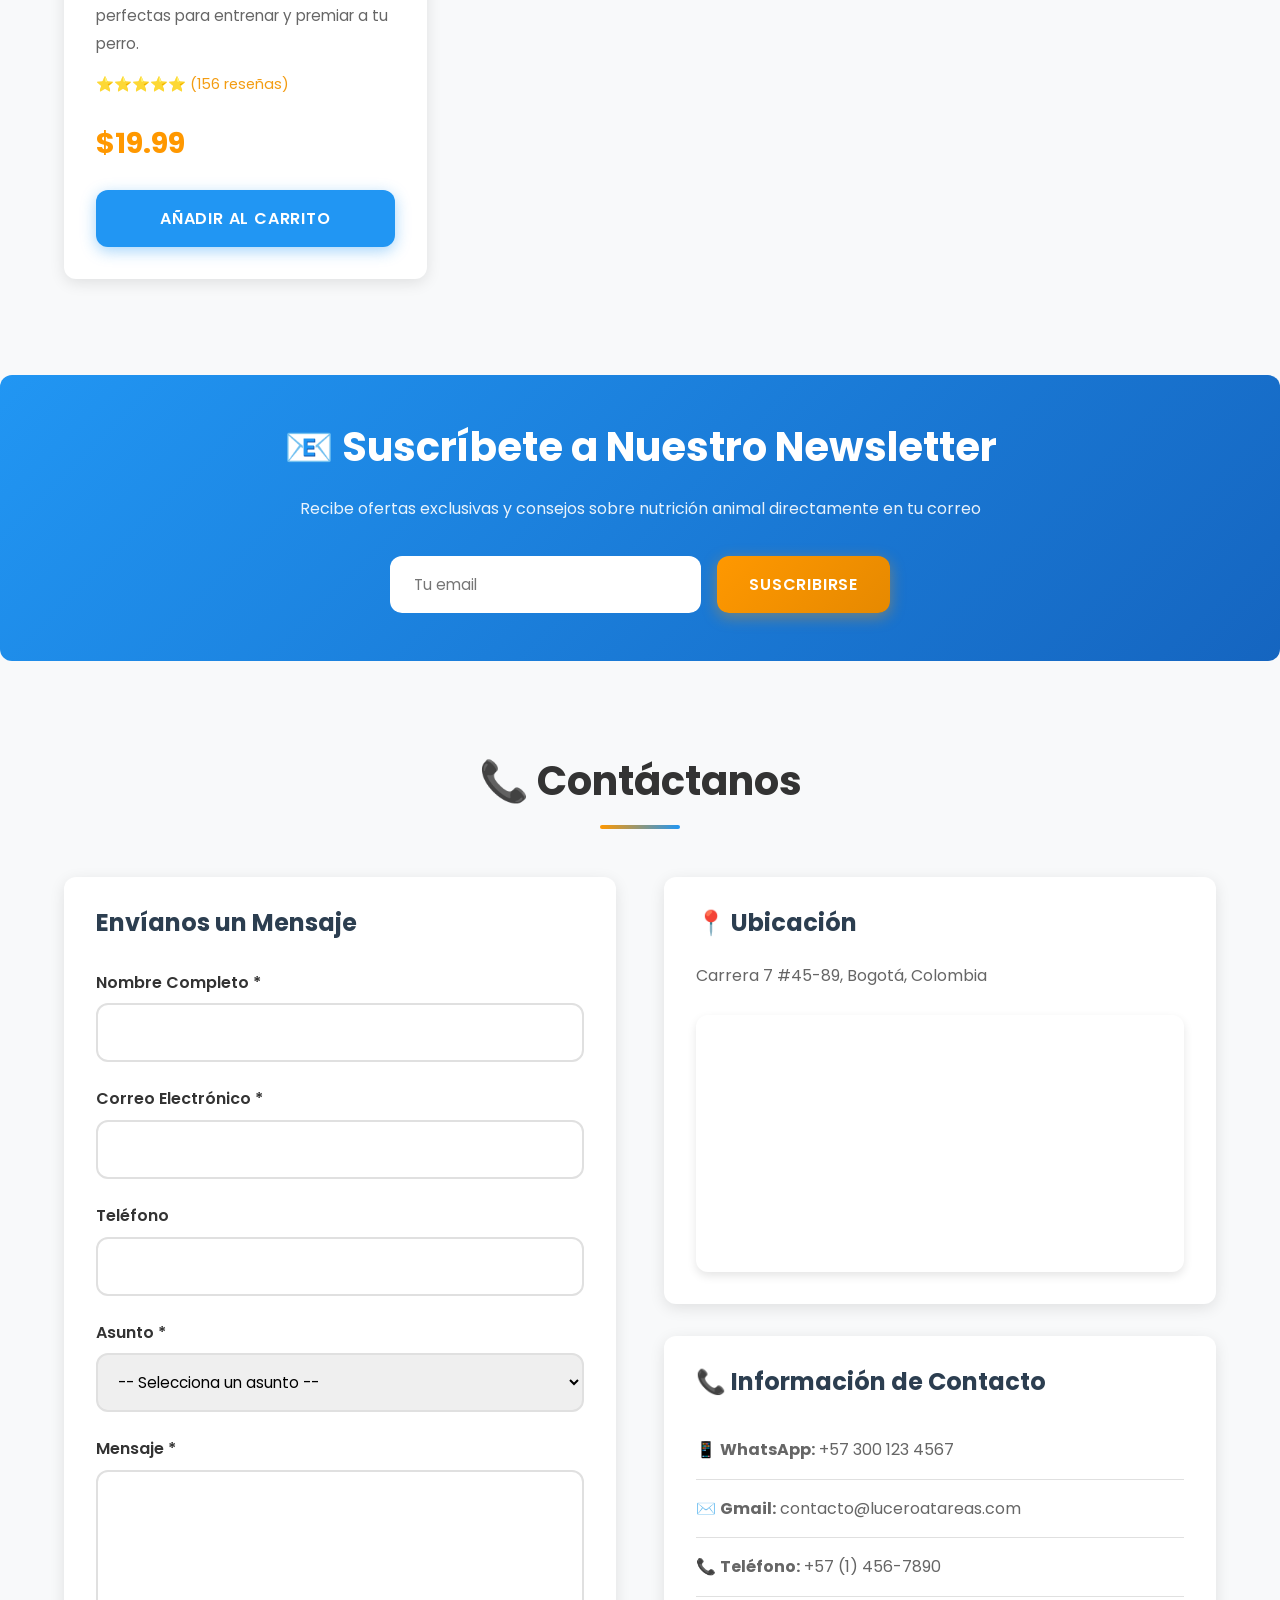
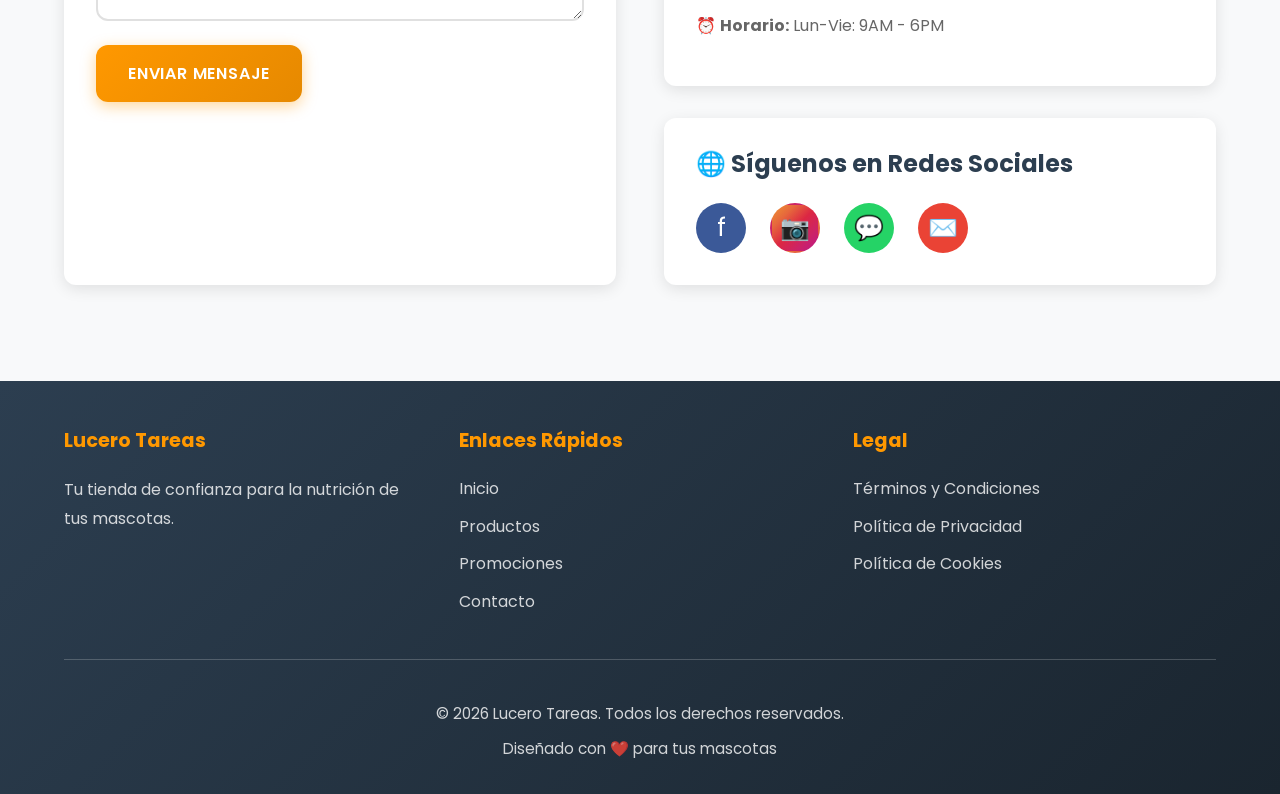
==== commit 02b543ac: "Add files via upload" ====
--- a/index.html
+++ b/index.html
@@ -39,7 +39,7 @@
                 <button class="cta-button cta-primary">Explorar Catálogo</button>
             </div>
             <div class="hero-image">
-                <img src="imagenes/comida_perros.webp" alt="Productos premium para mascotas" loading="lazy">
+                <img src="comida_perros.webp" alt="Productos premium para mascotas" loading="lazy">
             </div>
         </section>
 
@@ -106,7 +106,7 @@
                 <div class="products-grid">
                     <article class="product-card">
                         <div class="product-image">
-                            <img src="imagenes/comida_perros.webp" alt="Nutrición Premium Perros" loading="lazy">
+                            <img src="comida_perros.webp" alt="Nutrición Premium Perros" loading="lazy">
                             <span class="product-badge">Bestseller</span>
                         </div>
                         <div class="product-content">
@@ -120,7 +120,7 @@
 
                     <article class="product-card">
                         <div class="product-image">
-                            <img src="imagenes/comida_gatos.webp" alt="Nutrición Premium Gatos" loading="lazy">
+                            <img src="comida_gatos.webp" alt="Nutrición Premium Gatos" loading="lazy">
                             <span class="product-badge">Premium</span>
                         </div>
                         <div class="product-content">
@@ -134,7 +134,7 @@
 
                     <article class="product-card">
                         <div class="product-image">
-                            <img src="imagenes/comida_peces.webp" alt="Nutrición Premium Peces" loading="lazy">
+                            <img src="comida_peces.webp" alt="Nutrición Premium Peces" loading="lazy">
                             <span class="product-badge">Nuevo</span>
                         </div>
                         <div class="product-content">
@@ -148,7 +148,7 @@
 
                     <article class="product-card">
                         <div class="product-image">
-                            <img src="imagenes/comida_perros.webp" alt="Snacks Natural Perros" loading="lazy">
+                            <img src="comida_perros.webp" alt="Snacks Natural Perros" loading="lazy">
                             <span class="product-badge">Oferta</span>
                         </div>
                         <div class="product-content">
